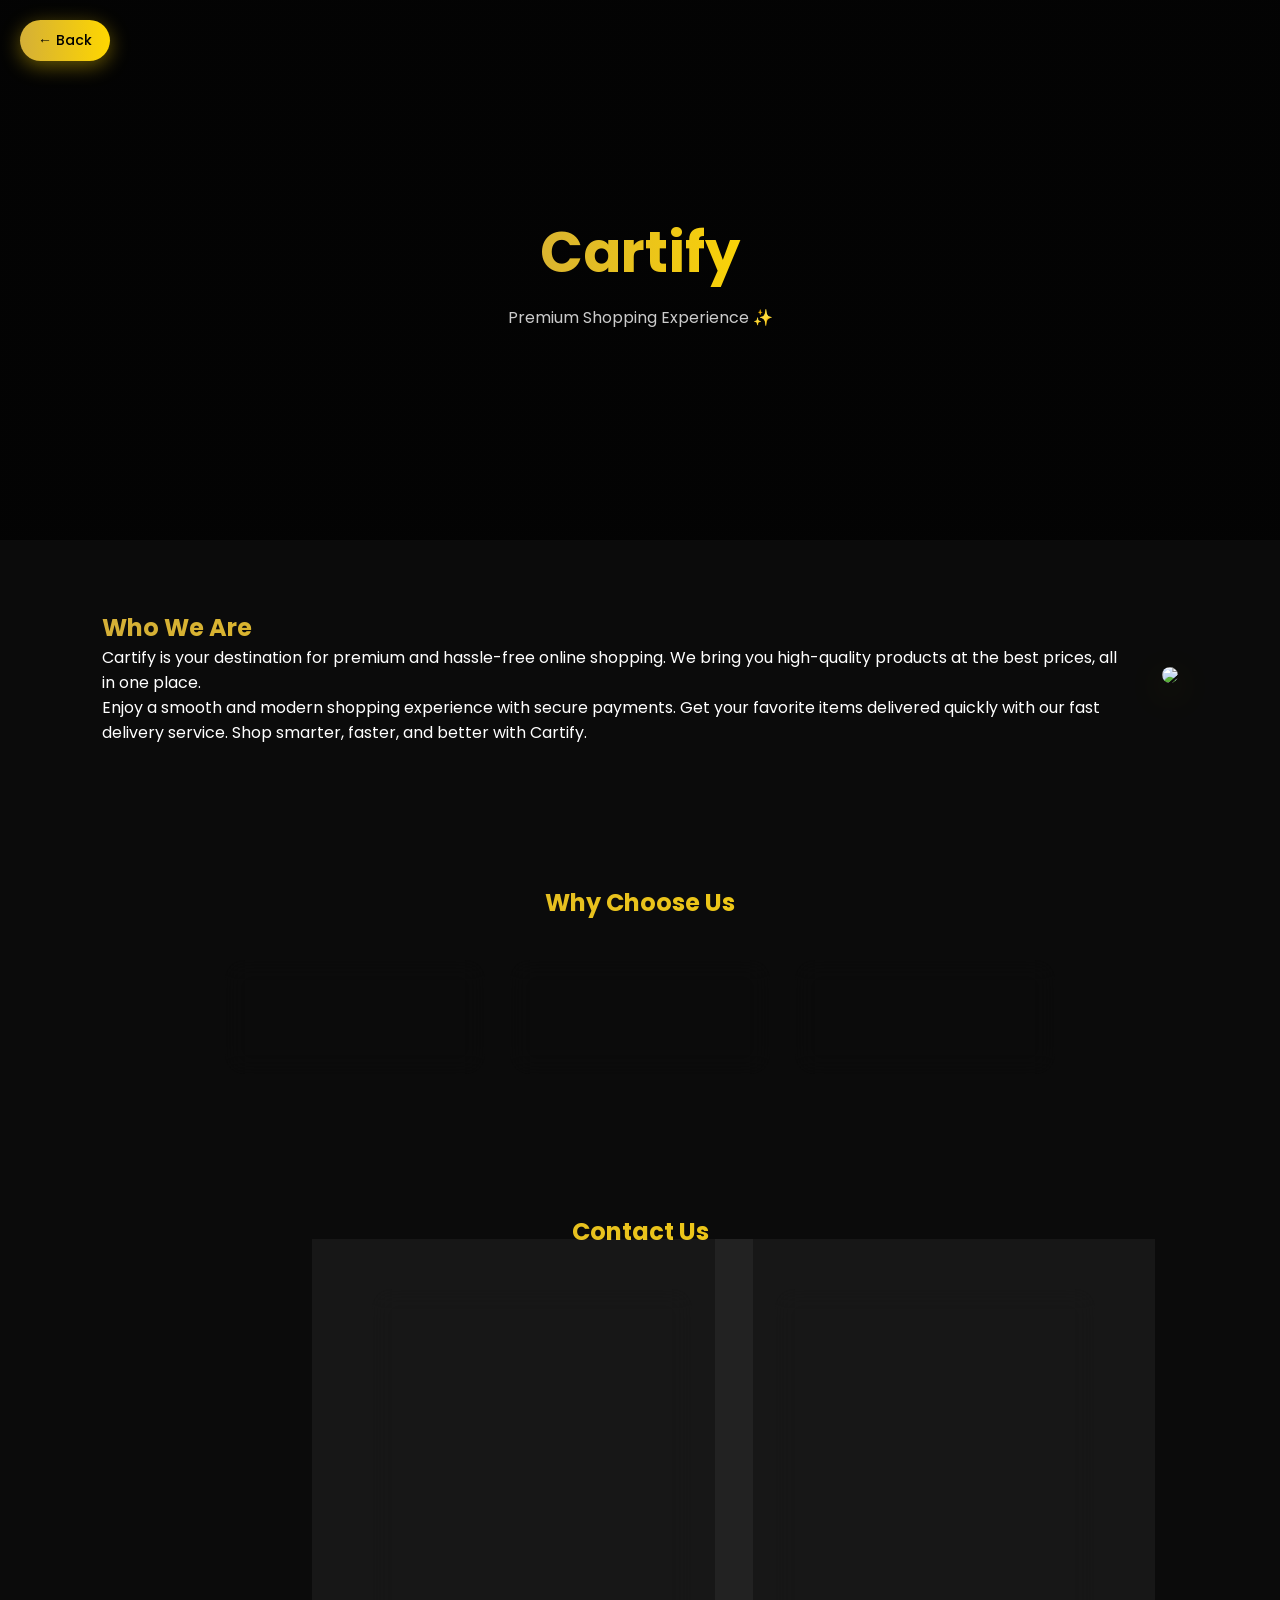
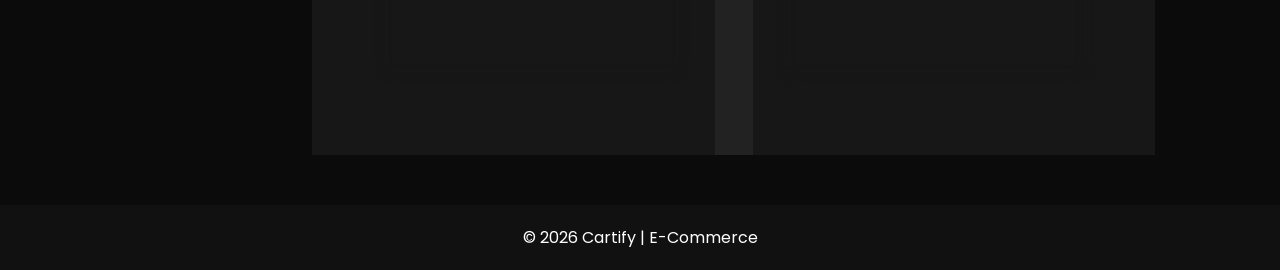
==== src/main/resources/templates/about_us.html @ 018ae2e3 "Initial commit" ====
<!DOCTYPE html>
<html lang="en">
<head>
<meta charset="UTF-8">
<title>About Us - Cartify</title>

<!-- Google Font -->
<link href="https://fonts.googleapis.com/css2?family=Poppins:wght@300;400;600;700&display=swap" rel="stylesheet">

<style>
*{
  margin:0;
  padding:0;
  box-sizing:border-box;
  font-family:'Poppins',sans-serif;
}

/* ===== Background ===== */
body{
  background:#0b0b0b;
  color:white;
}

/* ===== Gold Text ===== */
.gold{
  background: linear-gradient(90deg,#d4af37,#ffd700);
  -webkit-background-clip:text;
  -webkit-text-fill-color:transparent;
}

/* ===== Hero ===== */
.hero{
  height:60vh;
  display:flex;
  justify-content:center;
  align-items:center;
  text-align:center;
  background:linear-gradient(rgba(0,0,0,0.7),rgba(0,0,0,0.7)),
  url('https://images.unsplash.com/photo-1607082348824-0a96f2a4b9da') center/cover;
}

.hero h1{
  font-size:3.5rem;
}

.hero p{
  margin-top:10px;
  color:#ccc;
}

/* ===== Section ===== */
.section{
  padding:70px 8%;
}

/* ===== About ===== */
.about{
  display:flex;
  flex-wrap:wrap;
  gap:40px;
  align-items:center;
}

.about img{
  width:100%;
  border-radius:20px;
  box-shadow:0 10px 40px rgba(255,215,0,0.2);
}

.about-text{
  flex:1;
}

/* ===== Glass Card ===== */
.glass{
  background:rgba(255,255,255,0.05);
  backdrop-filter:blur(12px);
  border-radius:20px;
  padding:30px;
  box-shadow:0 10px 40px rgba(255,215,0,0.1);
  transition:0.4s;
}

.glass:hover{
  transform:translateY(-10px);
}

.back-btn {
    position: fixed;
    top: 20px;
    left: 20px;
    padding: 10px 18px;
    border-radius: 30px;
    border: none;
    font-size: 14px;
    font-weight: 500;
    cursor: pointer;
    
    background: linear-gradient(90deg, #d4af37, #ffd700);
    color: black;

    box-shadow: 0 5px 20px rgba(255, 215, 0, 0.4);
    transition: all 0.3s ease;
    z-index: 1000;
}

/* Hover Effect */
.back-btn:hover {
    transform: translateX(-5px) scale(1.05);
    box-shadow: 0 8px 25px rgba(255, 215, 0, 0.7);
}

/* Click Effect */
.back-btn:active {
    transform: scale(0.95);
}

/* ===== Features ===== */
.features{
  display:flex;
  gap:25px;
  flex-wrap:wrap;
  justify-content:center;
  margin-top:40px;
}

.feature-card{
  width:260px;
  text-align:center;
}

/* ===== Team ===== */
.team{
  display:flex;
  justify-content:center;
  margin-top:40px; 
}

.team-member{
  width:320px;
  text-align:center;
  margin-left: 270px;
}

.team-member img{
  width:200px;
  height:200px;
  border-radius:50%;
  margin-bottom:10px;
  border:3px solid gold;
}

/* ===== Contact ===== */
.contact{
  width:320px;
  margin:auto;
}

/* Floating Input */
.input-group{
  position:relative;
  margin-bottom:25px;
}

.input-group input,
.input-group textarea{
  width:100%;
  padding:14px;
  border-radius:10px;
  border:1px solid rgba(255,255,255,0.2);
  background:transparent;
  color:white;
  outline:none;
}

.input-group label{
  position:absolute;
  top:50%;
  left:15px;
  transform:translateY(-50%);
  color:#aaa;
  transition:0.3s;
}

/* Focus */
.input-group input:focus,
.input-group textarea:focus{
  border-color:gold;
  box-shadow:0 0 10px gold;
}

.input-group input:focus+label,
.input-group input:valid+label,
.input-group textarea:focus+label,
.input-group textarea:valid+label{
  top:-8px;
  font-size:12px;
  color:gold;
}

/* Button */
.btn{
  width:100%;
  padding:12px;
  border:none;
  border-radius:30px;
  background:linear-gradient(90deg,#d4af37,#ffd700);
  color:black;
  font-weight:600;
  cursor:pointer;
  transition:0.3s;
}

.btn:hover{
  transform:scale(1.05);
}

/* Footer */
footer{
  text-align:center;
  padding:20px;
  background:#111;
  margin-top:50px;
}
</style>
</head>

<body>

<!-- HERO -->
<section class="hero">
  <div>
    <h1 class="gold">Cartify</h1>
    <p>Premium Shopping Experience ✨</p>
  </div>
</section>

<!-- ABOUT -->
<section class="section">
  <div class="about">
    
    <div class="about-text">
      <h2 class="gold">Who We Are</h2>
      <p>
        Cartify is your destination for premium and hassle-free online shopping.
		We bring you high-quality products at the best prices, all in one place.</p>
		
		</p>Enjoy a smooth and modern shopping experience with secure payments.
		Get your favorite items delivered quickly with our fast delivery service.
		Shop smarter, faster, and better with Cartify.
      </p>
    </div>

    <div>
      <img src="img/Logo.png">
    </div>

  </div>
</section>

<button class="back-btn" onclick="goBack()">
    ← Back
</button>

<!-- FEATURES -->
<section class="section">
  <h2 class="gold" style="text-align:center;">Why Choose Us</h2>

  <div class="features">
    <div class="glass feature-card">
      <h3>🚀 Fast Delivery</h3>
      <p>Lightning fast shipping</p>
    </div>

    <div class="glass feature-card">
      <h3>🔒 Secure Payment</h3>
      <p>Safe transactions</p>
    </div>

    <div class="glass feature-card">
      <h3>💎 Premium Quality</h3>
      <p>Top-notch products</p>
    </div>
  </div>
</section>

<!-- TEAM + CONTACT -->
<section class="section">

  <h2 class="gold" style="text-align:center;">Contact Us</h2>

  <div class="team">
    
    <div class="glass team-member">
      <img src="img/img123.jpg">
      <h3>Saurabh Wankhade</h3>
      <p>Founder and Developer</p>
    </div>

    <div class="glass contact">
      <form action="https://api.web3forms.com/submit" method="POST">
        <input type="hidden" name="access_key" value="f9587a34-35fd-430f-bd57-7bf86908d18b">

        <div class="input-group">
          <input type="text" name="name" required>
          <label>Name</label>
        </div>

        <div class="input-group">
          <input type="email" name="email" required>
          <label>Email</label>
        </div>

        <div class="input-group">
          <textarea name="message" rows="4" required></textarea>
          <label>Message</label>
        </div>

        <button class="btn">Send Message</button>
      </form>
    </div>

  </div>

</section>

<!-- FOOTER -->
<footer>
  <p>© 2026 Cartify | E-Commerce</p>
</footer>

<script>
function goBack() {
    if (document.referrer !== "") {
        window.history.back();
    } else {
        window.location.href = "/";
    }
}
</script>

</body>
</html>
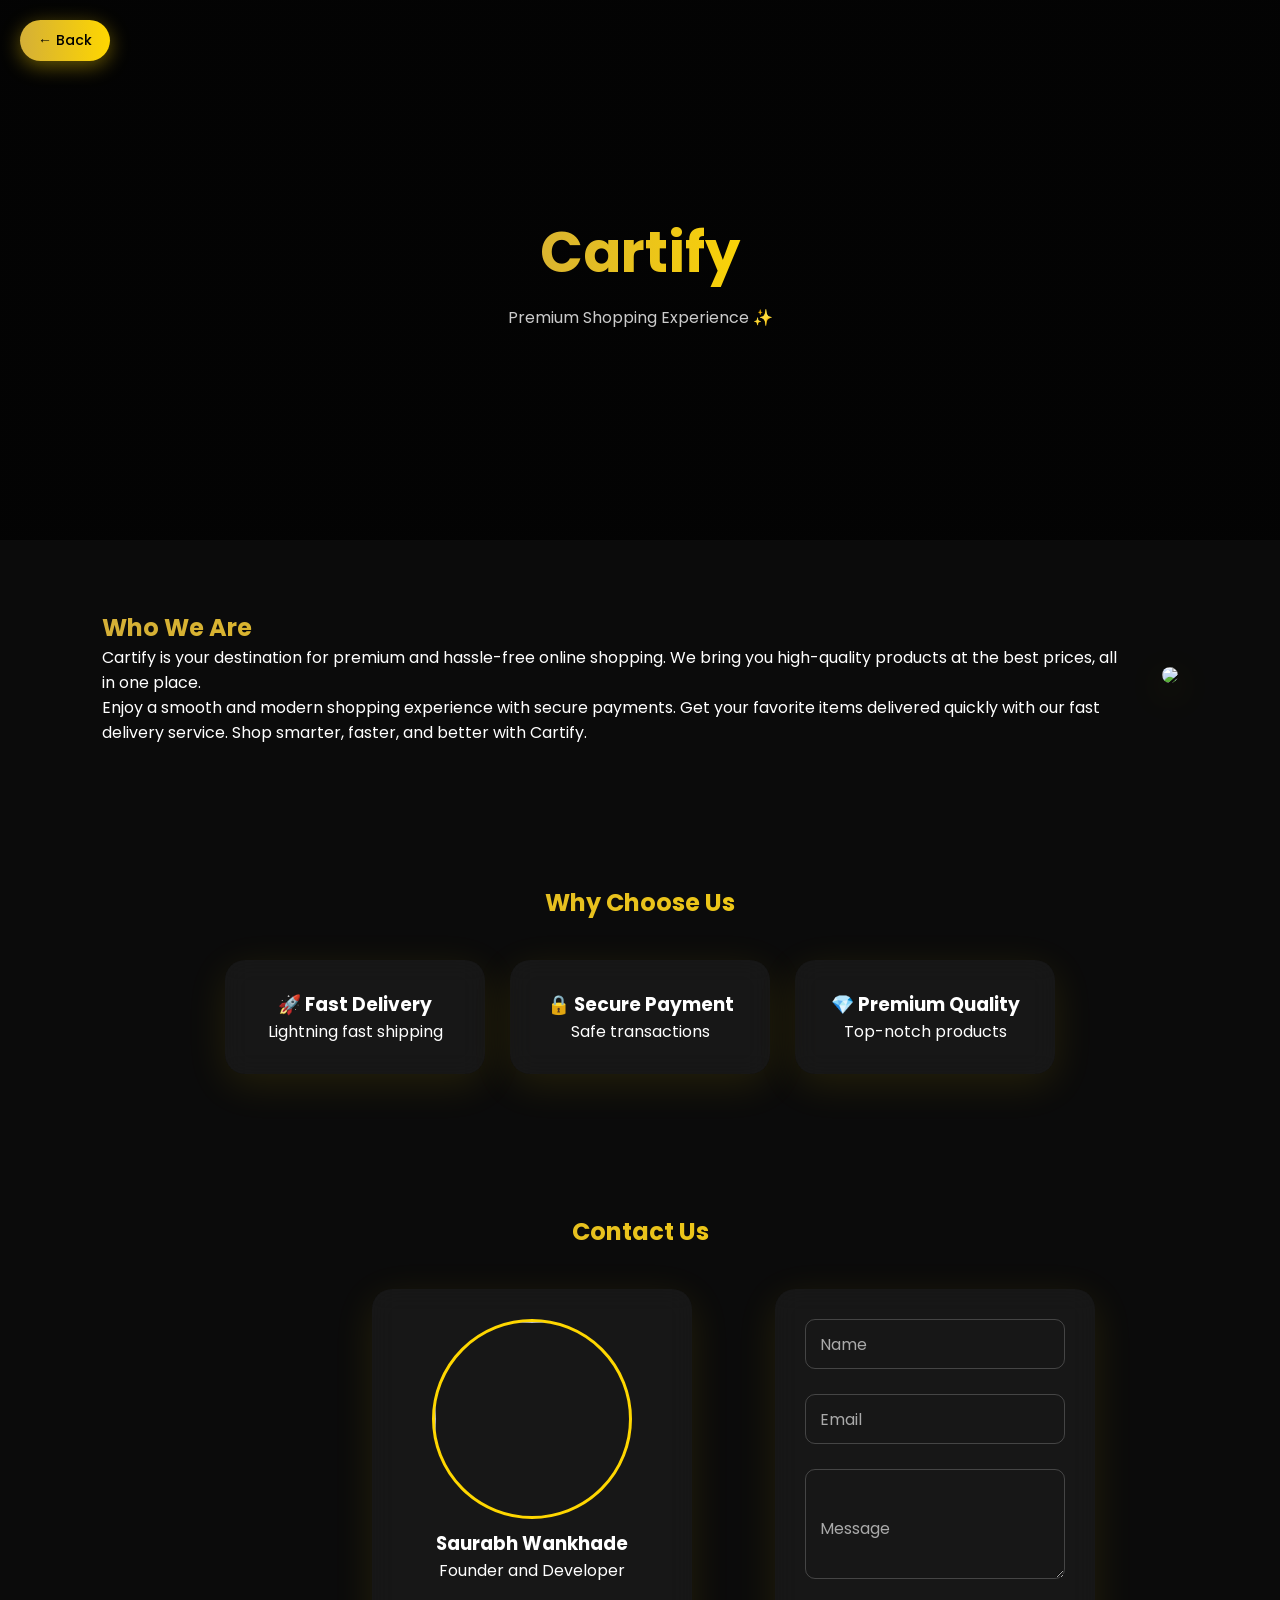
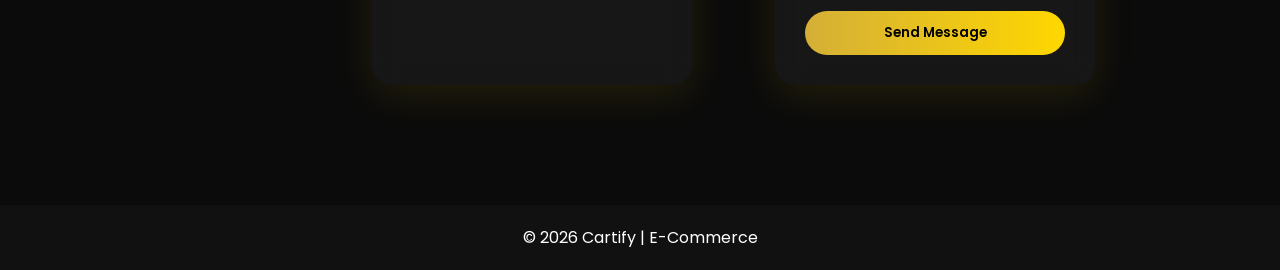
==== commit 362f9a8f: "Update access key in about_us.html" ====
--- a/src/main/resources/templates/about_us.html
+++ b/src/main/resources/templates/about_us.html
@@ -299,7 +299,7 @@
 
     <div class="glass contact">
       <form action="https://api.web3forms.com/submit" method="POST">
-        <input type="hidden" name="access_key" value="f9587a34-35fd-430f-bd57-7bf86908d18b">
+        <input type="hidden" name="access_key" value="f9587a34-j34mv654gfd">
 
         <div class="input-group">
           <input type="text" name="name" required>
@@ -340,4 +340,4 @@
 </script>
 
 </body>
-</html>+</html>
